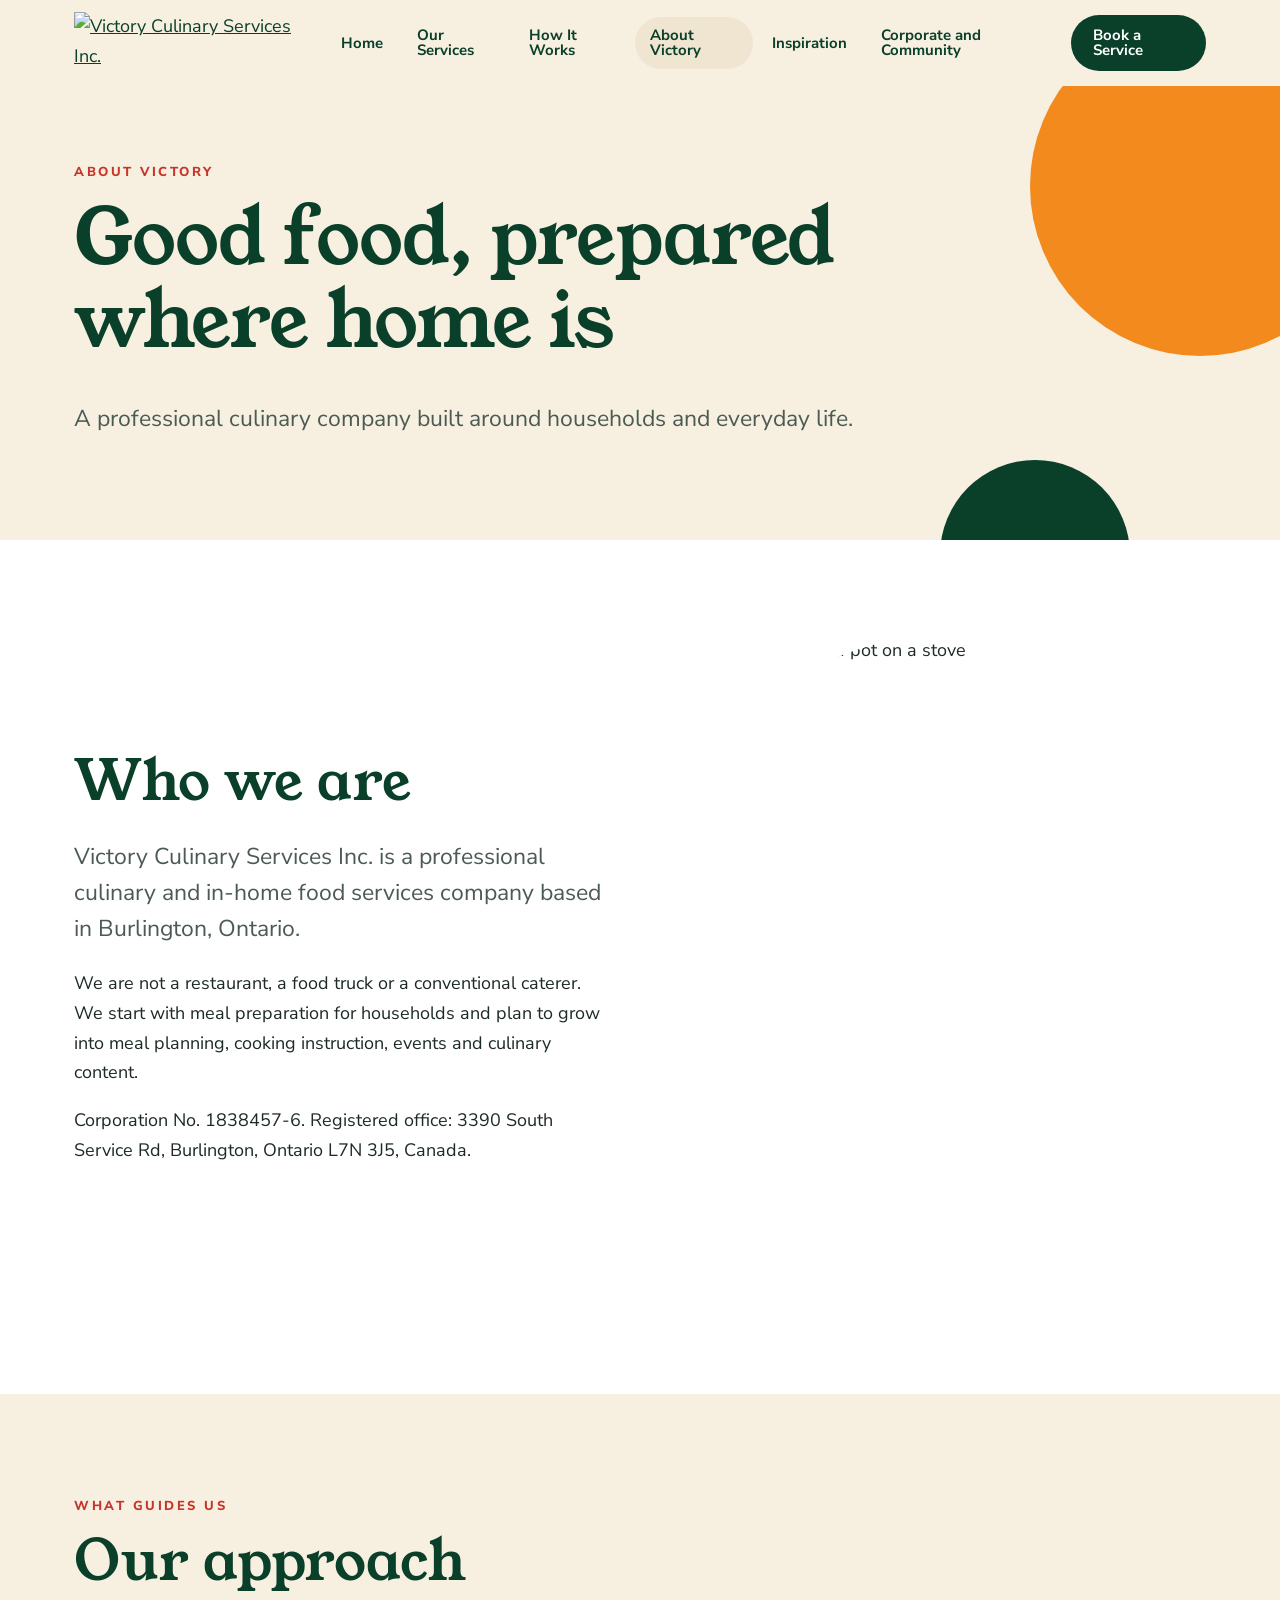
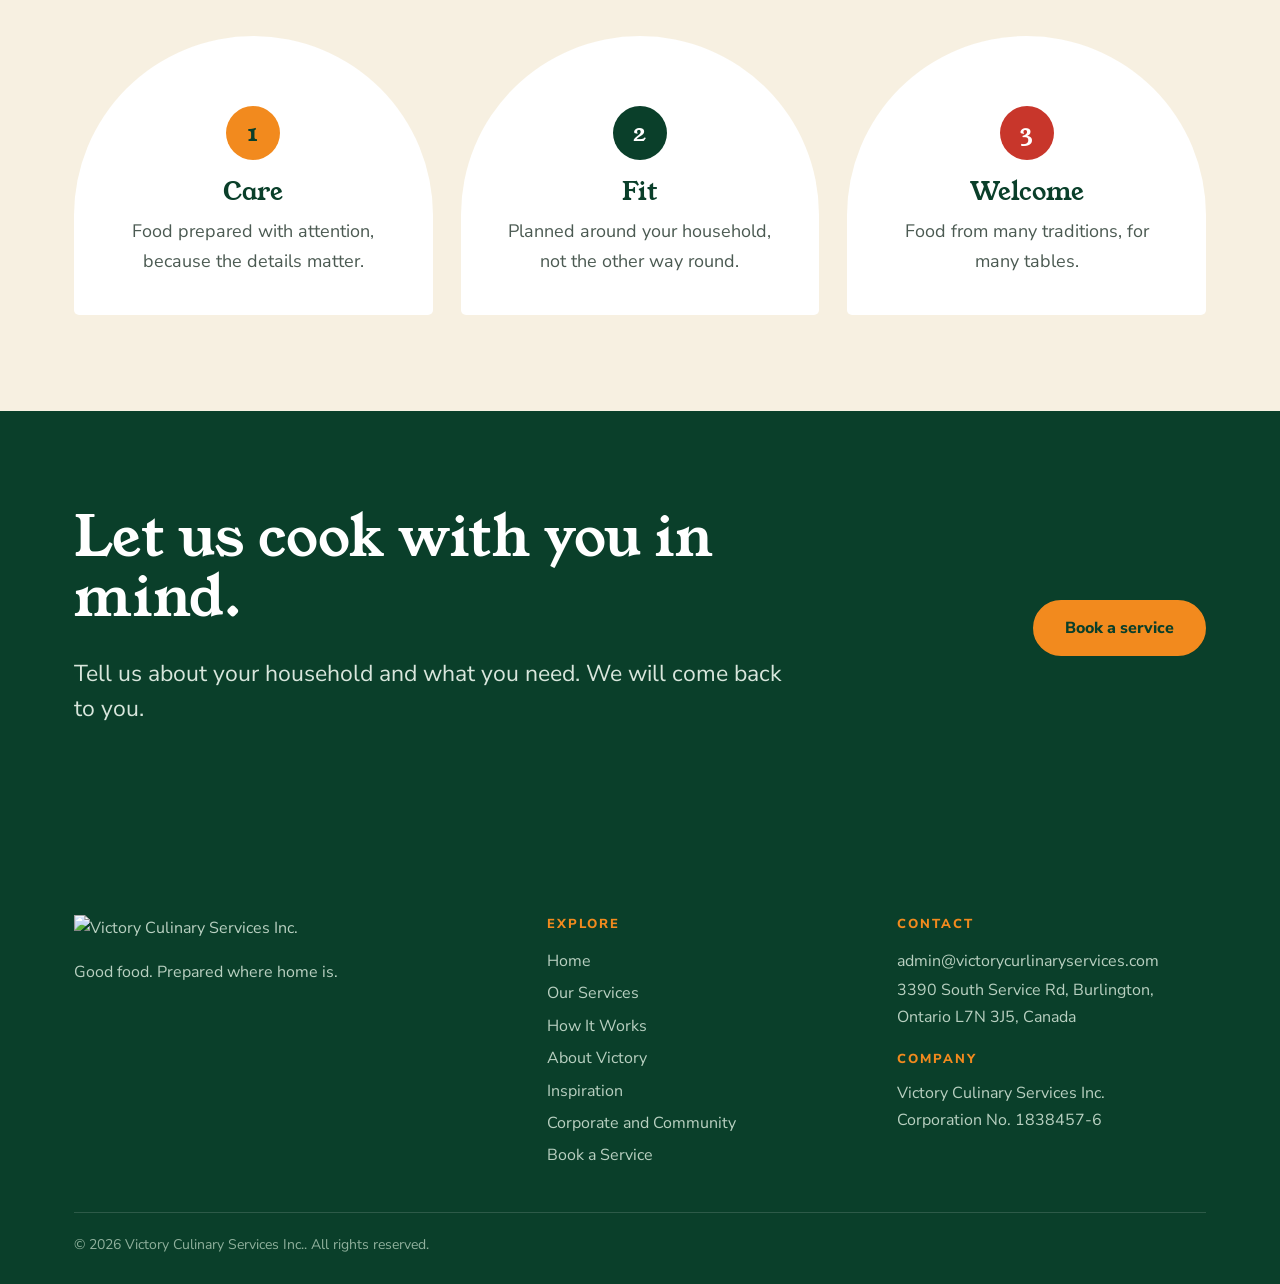
==== about.html @ c670aa09 "Add files via upload" ====
<!doctype html><html lang="en"><head><meta charset="utf-8"><meta name="viewport" content="width=device-width,initial-scale=1">
<title>About Victory | Victory Culinary Services Inc.</title><meta name="description" content="About Victory Culinary Services Inc., a professional culinary and in-home food services company in Burlington, Ontario.">
<link rel="icon" type="image/png" href="assets/favicon-32.png"><link rel="apple-touch-icon" href="assets/apple-touch-icon.png">
<meta property="og:title" content="About Victory | Victory Culinary Services Inc."><meta property="og:description" content="About Victory Culinary Services Inc., a professional culinary and in-home food services company in Burlington, Ontario."><meta name="theme-color" content="#0A3F2A">
<link rel="preconnect" href="https://fonts.googleapis.com"><link rel="preconnect" href="https://fonts.gstatic.com" crossorigin>
<link href="https://fonts.googleapis.com/css2?family=Nunito+Sans:wght@400;600;700;800&family=Young+Serif&display=swap" rel="stylesheet">
<link rel="stylesheet" href="style.css"></head><body>
<a class="skip" href="#main">Skip to content</a>
<header class="top"><div class="wrap head">
<a class="brand" href="./" aria-label="Victory Culinary Services Inc., home"><img src="assets/Victory_Logo_Horizontal_Colour.svg" alt="Victory Culinary Services Inc."></a>
<button class="burger" aria-expanded="false" aria-controls="nav">Menu</button>
<nav class="nav" id="nav" aria-label="Main"><a href="./">Home</a><a href="services">Our Services</a><a href="how-it-works">How It Works</a><a href="about" aria-current="page">About Victory</a><a href="inspiration">Inspiration</a><a href="community">Corporate and Community</a><a class="cta" href="contact">Book a Service</a></nav>
</div></header><main id="main"><section class="pagehead"><i class="orb"></i><i class="orb two"></i><div class="wrap"><span class="eyebrow">About Victory</span><h1>Good food, prepared where home is</h1><p class=lede>A professional culinary company built around households and everyday life.</p></div></section>
<section class="s-white"><div class="wrap split">
<div class="rv"><h2>Who we are</h2>
<p class="lede">Victory Culinary Services Inc. is a professional culinary and in-home food services company based in Burlington, Ontario.</p>
<p>We are not a restaurant, a food truck or a conventional caterer. We start with meal preparation for households and plan to grow into meal planning, cooking instruction, events and culinary content.</p>
<p>Corporation No. 1838457-6. Registered office: 3390 South Service Rd, Burlington, Ontario L7N 3J5, Canada.</p></div>
<div class="pic arch zoom rv"><img src="assets/photo-cook.jpg" alt="Hand stirring a red pot on a stove" loading="lazy"></div>
</div></section>
<section><div class="wrap"><span class="eyebrow rv">What guides us</span><h2 class="rv">Our approach</h2>
<div class="cards">
<div class="card rv"><span class="no">1</span><h3>Care</h3><p>Food prepared with attention, because the details matter.</p></div>
<div class="card rv"><span class="no">2</span><h3>Fit</h3><p>Planned around your household, not the other way round.</p></div>
<div class="card rv"><span class="no">3</span><h3>Welcome</h3><p>Food from many traditions, for many tables.</p></div>
</div></div></section><section class="s-green"><div class="wrap band"><div class="rv"><h2>Let us cook with you in mind.</h2><p class="lede">Tell us about your household and what you need. We will come back to you.</p></div><div class="btns rv"><a class="btn solid" href="contact">Book a service</a></div></div></section></main><footer><div class="wrap"><div class="grid">
<div><img src="assets/Victory_Logo_Horizontal_Reversed.svg" alt="Victory Culinary Services Inc."><p style="margin-top:18px;max-width:26em">Good food. Prepared where home is.</p></div>
<div><h4>Explore</h4><a href="./">Home</a><a href="services">Our Services</a><a href="how-it-works">How It Works</a><a href="about">About Victory</a><a href="inspiration">Inspiration</a><a href="community">Corporate and Community</a><a href="contact">Book a Service</a></div>
<div><h4>Contact</h4><a href="mailto:admin@victorycurlinaryservices.com">admin@victorycurlinaryservices.com</a><span>3390 South Service Rd, Burlington, Ontario L7N 3J5, Canada</span><h4 style="margin-top:20px">Company</h4><span>Victory Culinary Services Inc.<br>Corporation No. 1838457-6</span></div>
</div><div class="legal">&copy; 2026 Victory Culinary Services Inc.. All rights reserved.</div></div></footer>
<script src="app.js"></script></body></html>
---- style.css ----
/* Victory Culinary Services Inc. "Warm table": cream, deep green, golden orange, food red. Arches, circles, rising steam. */
:root{
  --green:#0A3F2A; --green-2:#0f5238; --orange:#F28A1E; --red:#C8362B; --cream:#F7F0E1; --cream-2:#EFE5D0; --ink:#1d2b24; --grey:#4B5A52; --white:#fff;
  --head:"Young Serif",Georgia,serif; --body:"Nunito Sans","Segoe UI",system-ui,Arial,sans-serif; --wrap:1180px;
}
*{box-sizing:border-box}
html{scroll-behavior:smooth}
body{margin:0;font:18px/1.65 var(--body);color:var(--ink);background:var(--cream);-webkit-font-smoothing:antialiased;overflow-x:hidden}
img,svg{max-width:100%}
a{color:var(--green)}
.wrap{width:100%;max-width:var(--wrap);margin:0 auto;padding:0 24px}
.skip{position:absolute;left:-999px;top:0;background:var(--green);color:#fff;padding:10px 16px;z-index:99}
.skip:focus{left:12px;top:12px}

/* header */
.top{position:sticky;top:0;z-index:40;background:rgba(247,240,225,.94);backdrop-filter:blur(8px);transition:box-shadow .3s}
.top.scrolled{box-shadow:0 8px 26px rgba(10,63,42,.1)}
.head{display:flex;align-items:center;justify-content:space-between;gap:20px;height:86px}
.brand img{height:62px;width:auto;display:block}
.nav{display:flex;gap:4px;align-items:center}
.nav a{text-decoration:none;color:var(--green);font:700 15px/1 var(--body);padding:11px 15px;border-radius:999px;transition:background .25s,color .25s}
.nav a:hover,.nav a[aria-current="page"]{background:var(--cream-2)}
.nav .cta{background:var(--green);color:#fff;margin-left:8px;padding:13px 22px}
.nav .cta:hover,.nav .cta[aria-current="page"]{background:var(--orange);color:var(--green)}
.burger{display:none;background:var(--green);color:#fff;border:0;border-radius:999px;padding:11px 20px;font:700 14px var(--body);cursor:pointer}

/* type */
h1,h2,h3{font-family:var(--head);color:var(--green);line-height:1.08;font-weight:400;margin:0 0 .5em}
h1{font-size:clamp(44px,6vw,84px);letter-spacing:-1px}
h2{font-size:clamp(34px,4.6vw,56px)}
h3{font-size:26px}
p{margin:0 0 1em}
.lede{font-size:clamp(19px,2.1vw,23px);line-height:1.55;color:var(--grey);max-width:34em}
.eyebrow{display:inline-block;font:800 13px/1 var(--body);letter-spacing:2.5px;text-transform:uppercase;color:var(--red);margin-bottom:18px}
.swash{background:linear-gradient(var(--orange),var(--orange)) 0 94%/0% .2em no-repeat;animation:draw .9s cubic-bezier(.2,.7,.2,1) .9s forwards;-webkit-box-decoration-break:clone;box-decoration-break:clone;padding:0 .08em}
@keyframes draw{to{background-size:100% .2em}}

/* sections */
section{padding:96px 0;position:relative}
.s-white{background:#fff}
.s-green{background:var(--green);color:#d8e6dc}
.s-green h2,.s-green h3{color:#fff}
.s-green .lede{color:#d8e6dc}
.s-green .eyebrow{color:var(--orange)}
.btns{display:flex;gap:14px;flex-wrap:wrap;margin-top:32px}
.btn{display:inline-block;text-decoration:none;font:800 16px/1 var(--body);padding:18px 30px;border-radius:999px;border:2px solid var(--green);color:var(--green);transition:transform .25s,background .25s,color .25s,box-shadow .25s}
.btn:hover{transform:translateY(-3px);box-shadow:0 10px 22px rgba(10,63,42,.18)}
.btn.solid{background:var(--orange);border-color:var(--orange);color:var(--green)}
.btn.solid:hover{background:var(--green);border-color:var(--green);color:#fff}
.s-green .btn{border-color:#fff;color:#fff}.s-green .btn.solid{background:var(--orange);border-color:var(--orange);color:var(--green)}
.s-green .btn:hover{background:#fff;color:var(--green)}

/* hero */
.hero{padding:40px 0 110px;overflow:hidden}
.hero .grid{display:grid;grid-template-columns:minmax(0,1fr) minmax(0,.95fr);gap:40px;align-items:center}
.hero h1{font-size:clamp(38px,4.9vw,72px)}
.hero h1 .swash{color:var(--green);white-space:nowrap}
.hero .lede{margin-top:6px}
.rise{opacity:0;animation:rise .85s cubic-bezier(.2,.7,.2,1) forwards}
.d1{animation-delay:.1s}.d2{animation-delay:.25s}.d3{animation-delay:.45s}.d4{animation-delay:.6s}
@keyframes rise{from{opacity:0;transform:translateY(26px)}to{opacity:1;transform:none}}
.collage{position:relative;min-height:600px}
.collage .blob{position:absolute;right:-6%;top:6%;width:78%;aspect-ratio:1;border-radius:50%;background:var(--orange);opacity:.92;z-index:0;animation:pop 1s cubic-bezier(.2,.7,.2,1) .2s both}
.collage .arch{position:absolute;right:4%;top:0;width:62%;aspect-ratio:3/4.1;border-radius:999px 999px 26px 26px;overflow:hidden;z-index:1;animation:reveal 1.1s cubic-bezier(.2,.7,.2,1) .3s both}
.collage .arch img,.collage .disc img{width:100%;height:100%;object-fit:cover;display:block}
.collage .disc{position:absolute;left:0;bottom:2%;width:46%;aspect-ratio:1;border-radius:50%;overflow:hidden;border:9px solid var(--cream);z-index:2;animation:pop 1s cubic-bezier(.2,.7,.2,1) .6s both}
.collage .badge{position:absolute;right:0;bottom:6%;width:150px;height:150px;z-index:3;animation:spin 22s linear infinite}
.badge svg{width:100%;height:100%}
.badge-core{position:absolute;right:0;bottom:6%;width:150px;height:150px;z-index:4;display:grid;place-items:center;pointer-events:none}
.badge-core img{width:54px}
@keyframes reveal{from{clip-path:inset(100% 0 0 0)}to{clip-path:inset(0 0 0 0)}}
@keyframes pop{from{transform:scale(.6);opacity:0}to{transform:scale(1);opacity:1}}
@keyframes spin{to{transform:rotate(360deg)}}
/* steam */
.steam{position:absolute;left:34%;top:-70px;width:150px;height:130px;z-index:4;pointer-events:none}
.steam path{fill:none;stroke:var(--green);stroke-width:5;stroke-linecap:round;opacity:0;animation:steam 4.2s ease-in-out infinite}
.steam path:nth-child(2){animation-delay:1.2s;stroke:var(--orange)}
.steam path:nth-child(3){animation-delay:2.4s;stroke:var(--red)}
@keyframes steam{0%{opacity:0;transform:translateY(34px)}25%{opacity:.85}100%{opacity:0;transform:translateY(-26px)}}

/* marquee */
.marquee{background:var(--green);color:var(--cream);padding:20px 0;overflow:hidden;white-space:nowrap}
.marquee .track{display:inline-flex;gap:40px;animation:slide 32s linear infinite}
.marquee span{font:400 26px var(--head);display:inline-flex;align-items:center;gap:40px}
.marquee span::after{content:"";width:12px;height:12px;border-radius:50%;background:var(--orange)}
@keyframes slide{to{transform:translateX(-33.333%)}}

/* arch cards */
.cards{display:grid;grid-template-columns:repeat(3,1fr);gap:28px;margin-top:44px}
.card{background:#fff;border-radius:999px 999px 28px 28px;padding:70px 34px 38px;text-align:center;transition:transform .35s,box-shadow .35s;position:relative}
.card:hover{transform:translateY(-10px);box-shadow:0 22px 44px rgba(10,63,42,.14)}
.card .no{width:54px;height:54px;border-radius:50%;background:var(--orange);color:var(--green);font:400 24px var(--head);display:grid;place-items:center;margin:0 auto 18px}
.card:nth-child(2) .no{background:var(--green);color:#fff}.card:nth-child(3) .no{background:var(--red);color:#fff}
.card h3{font-size:25px}.card p{color:var(--grey);margin:0}
.tag{display:inline-block;margin-top:14px;font:800 12px var(--body);letter-spacing:1.5px;text-transform:uppercase;padding:7px 12px;border-radius:999px;background:var(--cream-2);color:var(--green)}

/* split + photos */
.split{display:grid;grid-template-columns:1fr 1fr;gap:72px;align-items:center}
.pic{border-radius:30px;overflow:hidden;position:relative}
.pic img{display:block;width:100%;height:100%;object-fit:cover}
.pic.arch{border-radius:999px 999px 30px 30px;aspect-ratio:4/5}
.pic.round{border-radius:50%;aspect-ratio:1}
.pic.land{aspect-ratio:3/2}
.zoom img{transition:transform 1.2s cubic-bezier(.2,.7,.2,1)}
.zoom:hover img{transform:scale(1.06)}

/* steps */
.steps{display:grid;grid-template-columns:repeat(4,1fr);gap:26px;margin-top:44px;counter-reset:s}
.step{counter-increment:s;position:relative;padding-top:78px}
.step::before{content:counter(s);position:absolute;top:0;left:0;width:60px;height:60px;border-radius:50%;background:var(--orange);color:var(--green);font:400 28px var(--head);display:grid;place-items:center}
.step::after{content:"";position:absolute;top:30px;left:70px;right:-16px;border-top:3px dotted rgba(10,63,42,.3)}
.step:last-child::after{display:none}
.step h3{font-size:24px}.step p{color:var(--grey);margin:0}
.s-green .step p{color:#d8e6dc}.s-green .step::after{border-top-color:rgba(255,255,255,.3)}

/* list rows */
.rows{margin-top:30px}
.row{display:grid;grid-template-columns:60px 1fr;gap:6px 20px;padding:24px 0;border-bottom:2px dotted rgba(10,63,42,.25)}
.row .dot{width:44px;height:44px;border-radius:50%;background:var(--orange);margin-top:4px}
.row:nth-child(2n) .dot{background:var(--green)}.row:nth-child(3n) .dot{background:var(--red)}
.row h3{margin:0 0 4px;font-size:25px}.row p{margin:0;color:var(--grey)}

/* inner page head */
.pagehead{padding:70px 0 80px;position:relative;overflow:hidden}
.pagehead h1{font-size:clamp(40px,6vw,78px);max-width:13em}
.pagehead .orb{position:absolute;right:-90px;top:-70px;width:340px;height:340px;border-radius:50%;background:var(--orange);opacity:.9;animation:pop 1s ease both}
.pagehead .orb.two{right:150px;top:auto;bottom:-110px;width:190px;height:190px;background:var(--green);opacity:1}
.pagehead .wrap{position:relative;z-index:2}

/* mosaic */
.mosaic{display:grid;grid-template-columns:1.2fr 1fr 1fr;grid-template-rows:260px 260px;gap:20px;margin-top:40px}
.mosaic .pic:first-child{grid-row:span 2;border-radius:999px 999px 30px 30px}
.mosaic .pic{border-radius:30px}
.cap{position:absolute;left:14px;bottom:14px;background:var(--cream);color:var(--green);font:800 13px var(--body);padding:8px 14px;border-radius:999px}

/* contact */
.contact{display:grid;grid-template-columns:1.1fr .9fr;gap:60px;align-items:start}
form{display:grid;gap:18px}
label{display:block;font:800 13px var(--body);letter-spacing:1.5px;text-transform:uppercase;color:var(--green);margin-bottom:6px}
input,select,textarea{width:100%;font:17px var(--body);color:var(--ink);padding:15px 18px;border:2px solid var(--cream-2);background:#fff;border-radius:16px}
input:focus,select:focus,textarea:focus{outline:none;border-color:var(--orange)}
textarea{min-height:140px;resize:vertical}
.two{display:grid;grid-template-columns:1fr 1fr;gap:18px}
.hp{position:absolute;left:-9999px}
.note{background:var(--cream-2);border-radius:20px;padding:22px 26px;margin:26px 0}
.note b{color:var(--green)}
dl{margin:0}dt{font:800 13px var(--body);letter-spacing:2px;text-transform:uppercase;color:var(--red);margin-top:22px}dd{margin:4px 0 0;font-size:20px}
.small{font-size:15px;color:var(--grey)}
.panel{background:#fff;border-radius:30px;padding:40px}

/* band */
.band{display:grid;grid-template-columns:1.3fr .7fr;gap:40px;align-items:center}
.band .btns{justify-content:flex-end;margin:0}

/* footer */
footer{background:var(--green);color:#b9d0c1;padding:70px 0 28px;font-size:16px;position:relative;margin-top:-1px}
footer .grid{display:grid;grid-template-columns:1.4fr 1fr 1fr;gap:40px}
footer img{height:64px;width:auto}
footer h4{margin:0 0 12px;font:800 13px var(--body);letter-spacing:2px;text-transform:uppercase;color:var(--orange)}
footer a{color:#b9d0c1;text-decoration:none;display:block;padding:3px 0}
footer a:hover{color:#fff}
.legal{border-top:1px solid rgba(255,255,255,.14);margin-top:40px;padding-top:20px;font-size:14px;color:#8fb09c}

/* reveal */
.rv{opacity:0;transform:translateY(18px);transition:opacity .7s ease,transform .7s ease}
.rv.in{opacity:1;transform:none}
.cards .rv:nth-child(2),.steps .rv:nth-child(2){transition-delay:.1s}.cards .rv:nth-child(3),.steps .rv:nth-child(3){transition-delay:.2s}.steps .rv:nth-child(4){transition-delay:.3s}
@media (prefers-reduced-motion:reduce){
  .rv,.rise{opacity:1;transform:none;transition:none;animation:none}
  html{scroll-behavior:auto}
  .collage .blob,.collage .arch,.collage .disc,.pagehead .orb{animation:none}
  .badge,.steam path,.marquee .track{animation:none}.steam{display:none}
  .swash{animation:none;background-size:100% .2em}
}

@media (max-width:980px){
  section{padding:64px 0}
  .hero{padding:20px 0 70px}
  .hero .grid,.split,.contact,.band,footer .grid{grid-template-columns:1fr;gap:34px}
  .collage{min-height:480px;max-width:520px;margin:0 auto;width:100%}
  .cards{grid-template-columns:1fr}
  .steps{grid-template-columns:1fr 1fr}
  .step::after{display:none}
  .band .btns{justify-content:flex-start}
  .mosaic{grid-template-columns:1fr 1fr;grid-template-rows:auto}
  .mosaic .pic:first-child{grid-row:auto;grid-column:span 2;border-radius:30px;aspect-ratio:3/2}
  .mosaic .pic{aspect-ratio:1}
  .burger{display:block}
  .nav{display:none;position:absolute;left:0;right:0;top:100%;background:var(--cream);flex-direction:column;align-items:stretch;padding:8px 24px 22px;box-shadow:0 18px 30px rgba(10,63,42,.12)}
  .nav.open{display:flex}
  .nav a{padding:15px 4px;border-radius:0;border-bottom:1px solid var(--cream-2)}
  .nav .cta{margin:14px 0 0;text-align:center;border-radius:999px;border:0}
}
@media (max-width:560px){
  .collage{min-height:400px}.collage .arch{width:70%;right:2%}.collage .disc{width:46%;bottom:0}.collage .badge,.badge-core{bottom:2%}
  .steps,.two{grid-template-columns:1fr}
  .brand img{height:52px}.head{height:74px}
  .collage .badge,.badge-core{width:110px;height:110px}.badge-core img{width:40px}
  .panel{padding:26px}
}
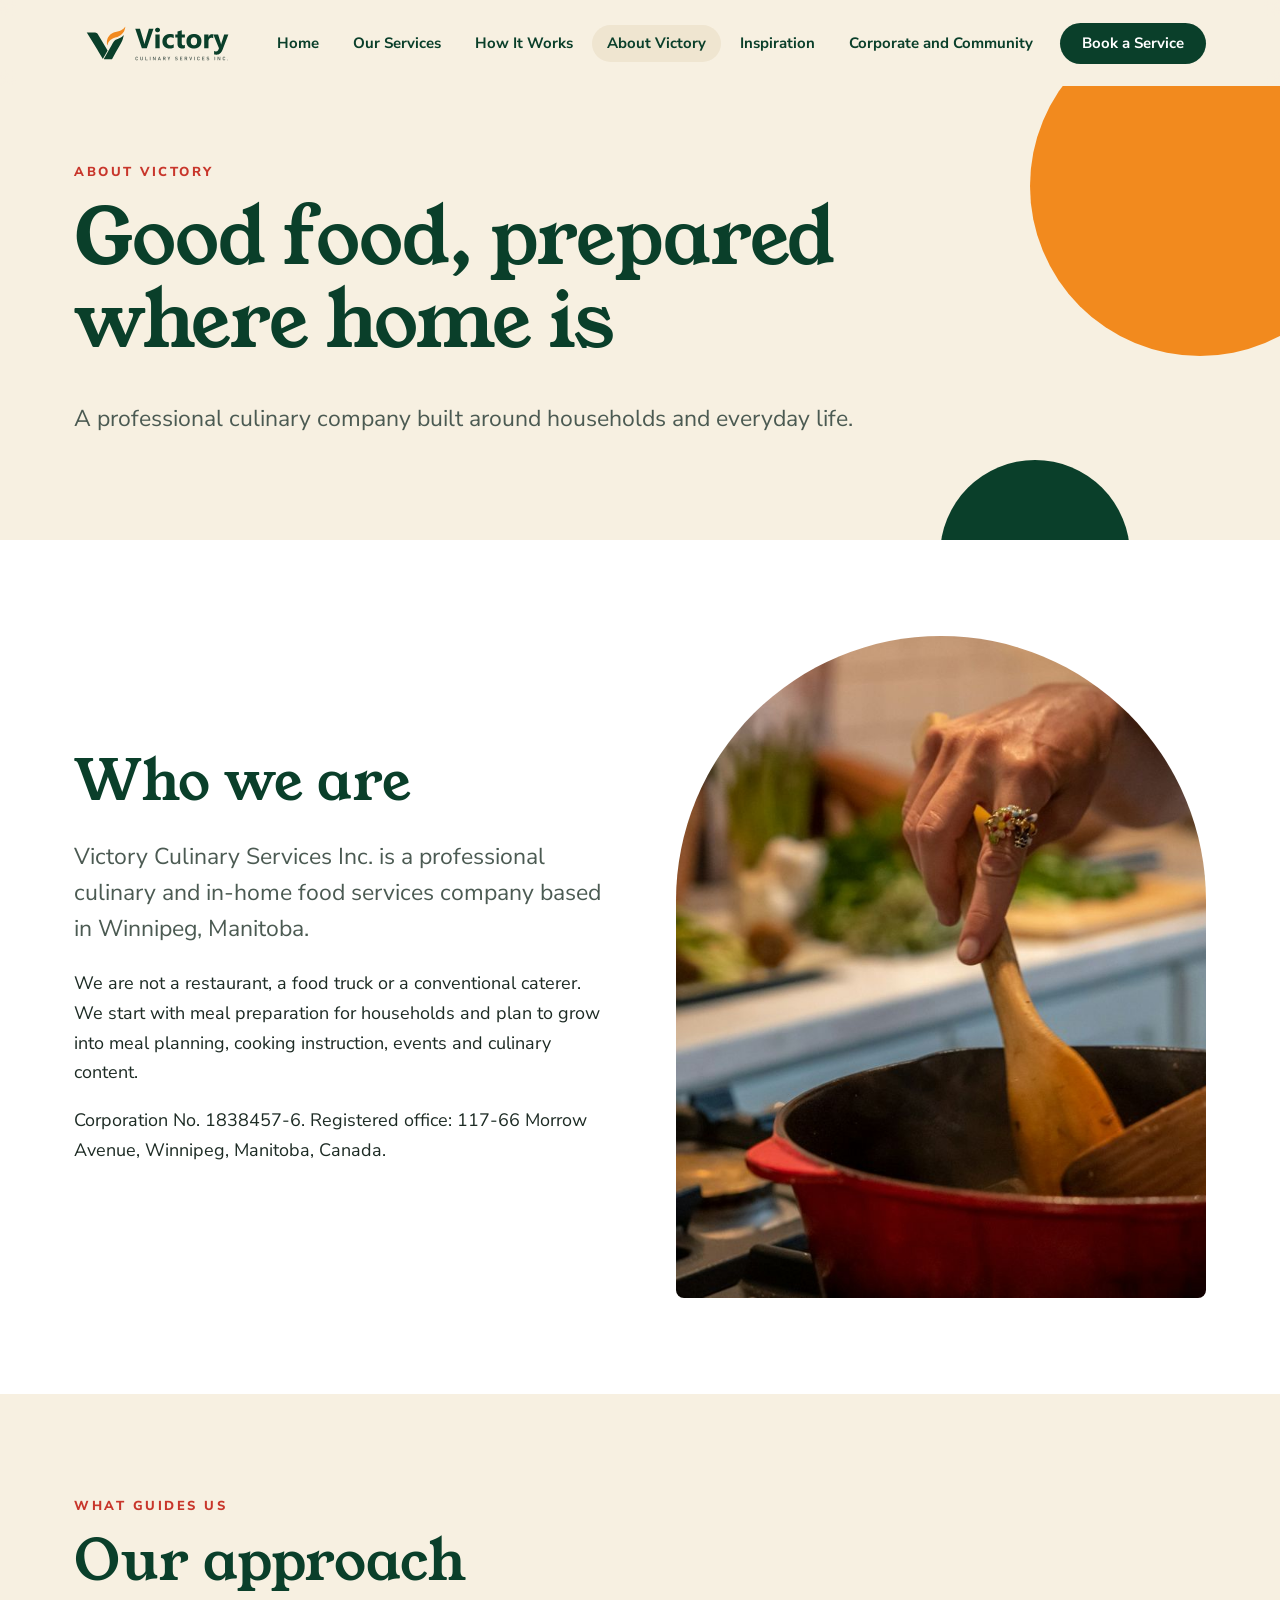
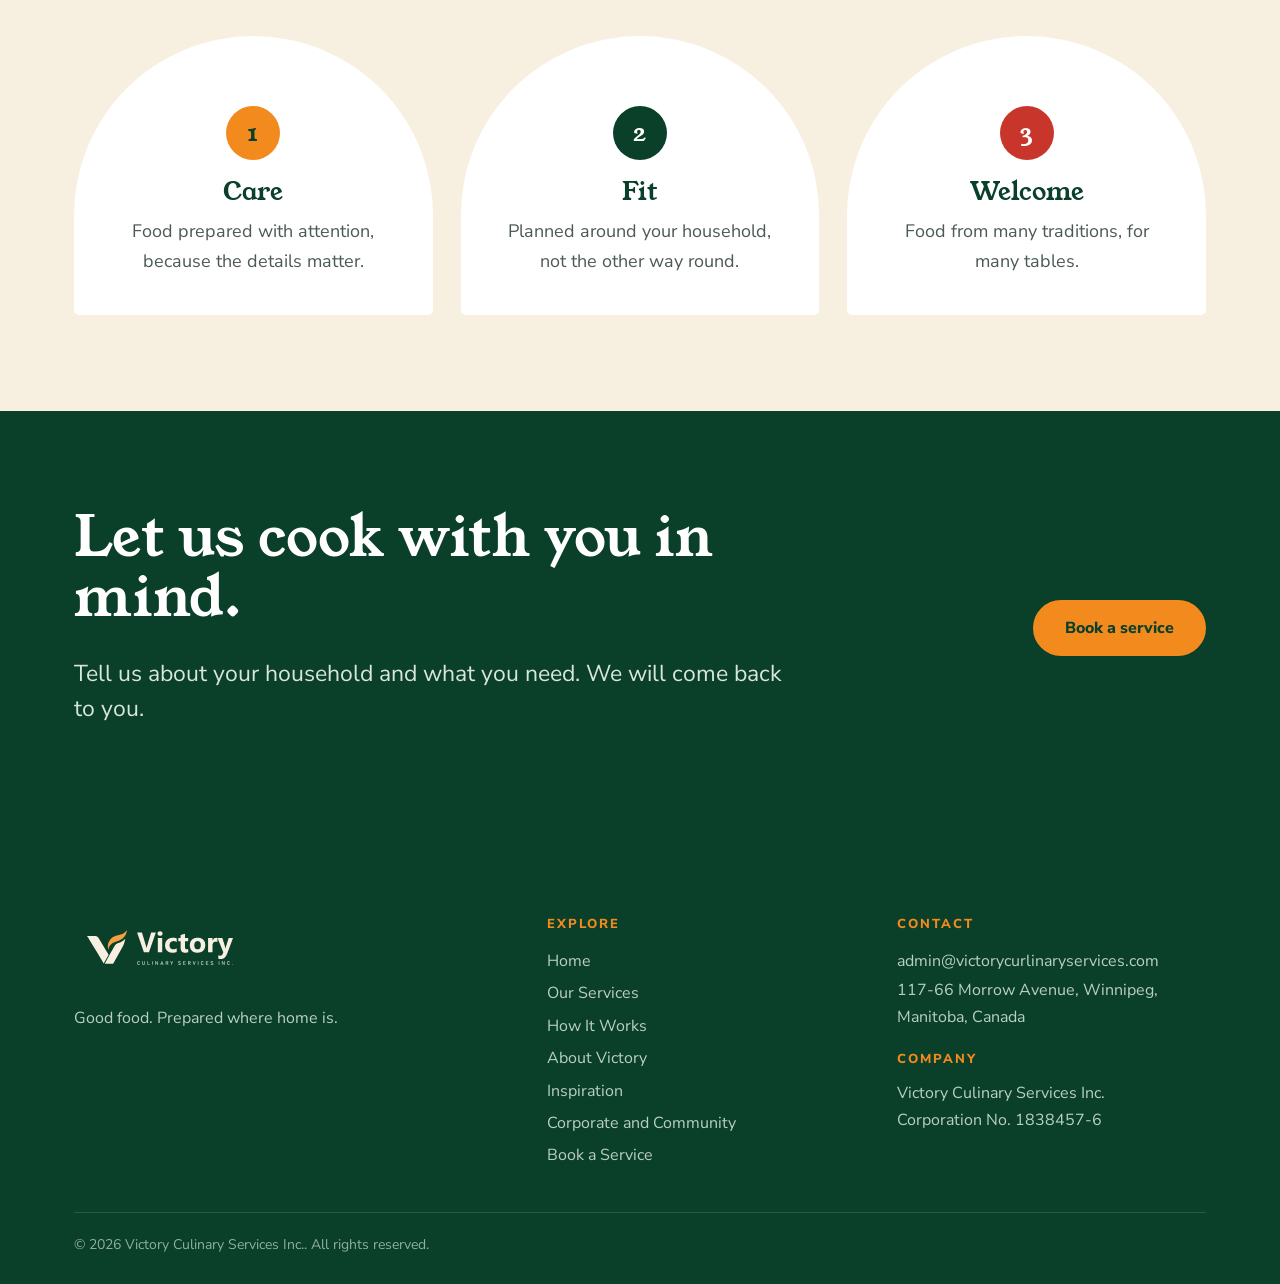
==== commit 6dfd1806: "Update registered address" ====
--- a/about.html
+++ b/about.html
@@ -1,7 +1,7 @@
 <!doctype html><html lang="en"><head><meta charset="utf-8"><meta name="viewport" content="width=device-width,initial-scale=1">
-<title>About Victory | Victory Culinary Services Inc.</title><meta name="description" content="About Victory Culinary Services Inc., a professional culinary and in-home food services company in Burlington, Ontario.">
+<title>About Victory | Victory Culinary Services Inc.</title><meta name="description" content="About Victory Culinary Services Inc., a professional culinary and in-home food services company in Winnipeg, Manitoba.">
 <link rel="icon" type="image/png" href="assets/favicon-32.png"><link rel="apple-touch-icon" href="assets/apple-touch-icon.png">
-<meta property="og:title" content="About Victory | Victory Culinary Services Inc."><meta property="og:description" content="About Victory Culinary Services Inc., a professional culinary and in-home food services company in Burlington, Ontario."><meta name="theme-color" content="#0A3F2A">
+<meta property="og:title" content="About Victory | Victory Culinary Services Inc."><meta property="og:description" content="About Victory Culinary Services Inc., a professional culinary and in-home food services company in Winnipeg, Manitoba."><meta name="theme-color" content="#0A3F2A">
 <link rel="preconnect" href="https://fonts.googleapis.com"><link rel="preconnect" href="https://fonts.gstatic.com" crossorigin>
 <link href="https://fonts.googleapis.com/css2?family=Nunito+Sans:wght@400;600;700;800&family=Young+Serif&display=swap" rel="stylesheet">
 <link rel="stylesheet" href="style.css"></head><body>
@@ -13,9 +13,9 @@
 </div></header><main id="main"><section class="pagehead"><i class="orb"></i><i class="orb two"></i><div class="wrap"><span class="eyebrow">About Victory</span><h1>Good food, prepared where home is</h1><p class=lede>A professional culinary company built around households and everyday life.</p></div></section>
 <section class="s-white"><div class="wrap split">
 <div class="rv"><h2>Who we are</h2>
-<p class="lede">Victory Culinary Services Inc. is a professional culinary and in-home food services company based in Burlington, Ontario.</p>
+<p class="lede">Victory Culinary Services Inc. is a professional culinary and in-home food services company based in Winnipeg, Manitoba.</p>
 <p>We are not a restaurant, a food truck or a conventional caterer. We start with meal preparation for households and plan to grow into meal planning, cooking instruction, events and culinary content.</p>
-<p>Corporation No. 1838457-6. Registered office: 3390 South Service Rd, Burlington, Ontario L7N 3J5, Canada.</p></div>
+<p>Corporation No. 1838457-6. Registered office: 117-66 Morrow Avenue, Winnipeg, Manitoba, Canada.</p></div>
 <div class="pic arch zoom rv"><img src="assets/photo-cook.jpg" alt="Hand stirring a red pot on a stove" loading="lazy"></div>
 </div></section>
 <section><div class="wrap"><span class="eyebrow rv">What guides us</span><h2 class="rv">Our approach</h2>
@@ -26,6 +26,6 @@
 </div></div></section><section class="s-green"><div class="wrap band"><div class="rv"><h2>Let us cook with you in mind.</h2><p class="lede">Tell us about your household and what you need. We will come back to you.</p></div><div class="btns rv"><a class="btn solid" href="contact">Book a service</a></div></div></section></main><footer><div class="wrap"><div class="grid">
 <div><img src="assets/Victory_Logo_Horizontal_Reversed.svg" alt="Victory Culinary Services Inc."><p style="margin-top:18px;max-width:26em">Good food. Prepared where home is.</p></div>
 <div><h4>Explore</h4><a href="./">Home</a><a href="services">Our Services</a><a href="how-it-works">How It Works</a><a href="about">About Victory</a><a href="inspiration">Inspiration</a><a href="community">Corporate and Community</a><a href="contact">Book a Service</a></div>
-<div><h4>Contact</h4><a href="mailto:admin@victorycurlinaryservices.com">admin@victorycurlinaryservices.com</a><span>3390 South Service Rd, Burlington, Ontario L7N 3J5, Canada</span><h4 style="margin-top:20px">Company</h4><span>Victory Culinary Services Inc.<br>Corporation No. 1838457-6</span></div>
+<div><h4>Contact</h4><a href="mailto:admin@victorycurlinaryservices.com">admin@victorycurlinaryservices.com</a><span>117-66 Morrow Avenue, Winnipeg, Manitoba, Canada</span><h4 style="margin-top:20px">Company</h4><span>Victory Culinary Services Inc.<br>Corporation No. 1838457-6</span></div>
 </div><div class="legal">&copy; 2026 Victory Culinary Services Inc.. All rights reserved.</div></div></footer>
 <script src="app.js"></script></body></html>
